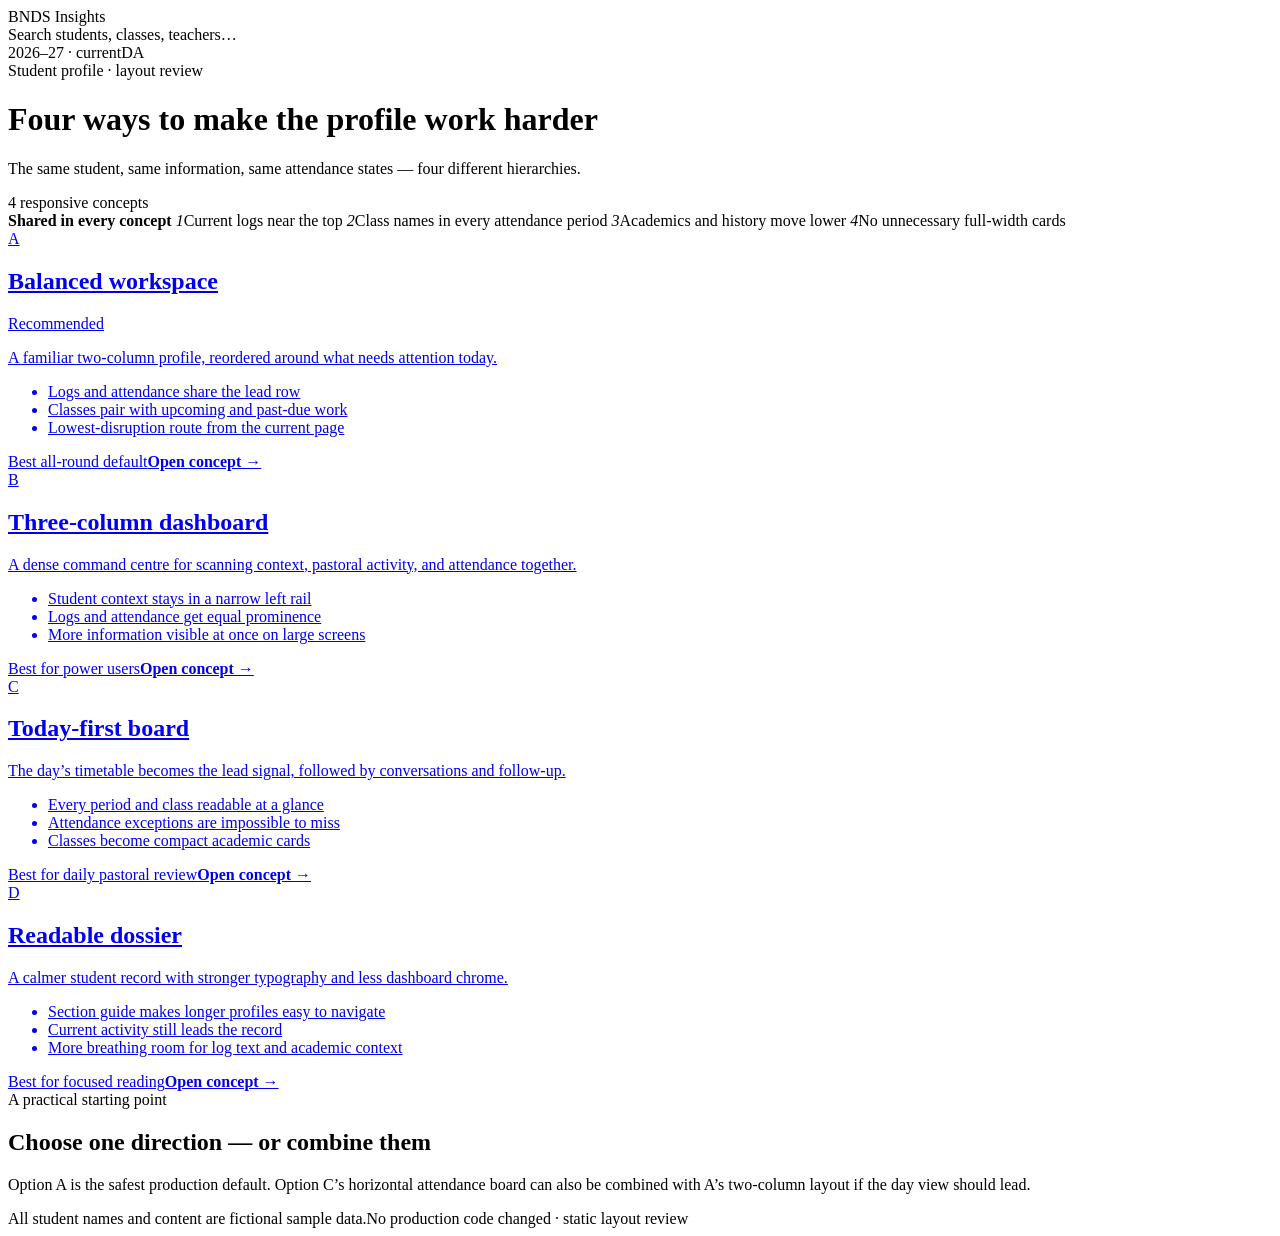
==== index.html @ 87ed014f "Publish index.html" ====
<!doctype html>
<html lang="en">
<head>
  <meta charset="utf-8">
  <meta name="viewport" content="width=device-width,initial-scale=1">
  <title>Student profile — four layout concepts</title>
  <link rel="stylesheet" href="styles.css">
  <script src="shared.js" defer></script>
</head>
<body class="chooser-body">
  <div class="app">
    <student-sidebar></student-sidebar>
    <div class="workspace">
      <header class="app-topbar">
        <div class="mobile-brand">BNDS Insights</div>
        <div class="top-search">Search students, classes, teachers…</div>
        <div class="top-context"><span>2026–27 · current</span><span class="user-avatar">DA</span></div>
      </header>
      <main class="main chooser-main">
        <div class="chooser-heading">
          <div>
            <div class="eyebrow">Student profile · layout review</div>
            <h1>Four ways to make the profile work harder</h1>
            <p>The same student, same information, same attendance states — four different hierarchies.</p>
          </div>
          <span class="review-badge">4 responsive concepts</span>
        </div>

        <section class="shared-improvements" aria-label="Shared improvements">
          <strong>Shared in every concept</strong>
          <span><i>1</i>Current logs near the top</span>
          <span><i>2</i>Class names in every attendance period</span>
          <span><i>3</i>Academics and history move lower</span>
          <span><i>4</i>No unnecessary full-width cards</span>
        </section>

        <div class="concept-grid">
          <a class="concept-card" href="option-a-workspace.html">
            <div class="concept-preview preview-a" aria-hidden="true">
              <div class="wire-header"></div>
              <div class="wire-columns two"><span class="wire-log"></span><span class="wire-attendance"></span></div>
              <div class="wire-columns two lower"><span></span><span></span></div>
              <div class="wire-columns three tiny"><span></span><span></span><span></span></div>
            </div>
            <div class="concept-copy">
              <div class="concept-title-row"><span class="concept-letter">A</span><h2>Balanced workspace</h2><span class="recommended">Recommended</span></div>
              <p>A familiar two-column profile, reordered around what needs attention today.</p>
              <ul><li>Logs and attendance share the lead row</li><li>Classes pair with upcoming and past-due work</li><li>Lowest-disruption route from the current page</li></ul>
              <div class="concept-footer"><span>Best all-round default</span><b>Open concept →</b></div>
            </div>
          </a>

          <a class="concept-card" href="option-b-columns.html">
            <div class="concept-preview preview-b" aria-hidden="true">
              <div class="wire-toolbar"></div>
              <div class="wire-columns three tall"><span class="wire-context"></span><span class="wire-log"></span><span class="wire-attendance"></span></div>
              <div class="wire-columns three lower"><span></span><span></span><span></span></div>
            </div>
            <div class="concept-copy">
              <div class="concept-title-row"><span class="concept-letter">B</span><h2>Three-column dashboard</h2></div>
              <p>A dense command centre for scanning context, pastoral activity, and attendance together.</p>
              <ul><li>Student context stays in a narrow left rail</li><li>Logs and attendance get equal prominence</li><li>More information visible at once on large screens</li></ul>
              <div class="concept-footer"><span>Best for power users</span><b>Open concept →</b></div>
            </div>
          </a>

          <a class="concept-card" href="option-c-today.html">
            <div class="concept-preview preview-c" aria-hidden="true">
              <div class="wire-header"></div>
              <div class="wire-board"><span></span><span></span><span></span><span></span><span></span><span></span></div>
              <div class="wire-columns two"><span class="wire-log"></span><span class="wire-context"></span></div>
              <div class="wire-class-cards"><span></span><span></span><span></span><span></span><span></span></div>
            </div>
            <div class="concept-copy">
              <div class="concept-title-row"><span class="concept-letter">C</span><h2>Today-first board</h2></div>
              <p>The day’s timetable becomes the lead signal, followed by conversations and follow-up.</p>
              <ul><li>Every period and class readable at a glance</li><li>Attendance exceptions are impossible to miss</li><li>Classes become compact academic cards</li></ul>
              <div class="concept-footer"><span>Best for daily pastoral review</span><b>Open concept →</b></div>
            </div>
          </a>

          <a class="concept-card" href="option-d-dossier.html">
            <div class="concept-preview preview-d" aria-hidden="true">
              <div class="wire-dossier"><span class="wire-guide"></span><div><div class="wire-title"></div><div class="wire-columns two"><span class="wire-log"></span><span class="wire-attendance"></span></div><div class="wire-lines"></div></div></div>
            </div>
            <div class="concept-copy">
              <div class="concept-title-row"><span class="concept-letter">D</span><h2>Readable dossier</h2></div>
              <p>A calmer student record with stronger typography and less dashboard chrome.</p>
              <ul><li>Section guide makes longer profiles easy to navigate</li><li>Current activity still leads the record</li><li>More breathing room for log text and academic context</li></ul>
              <div class="concept-footer"><span>Best for focused reading</span><b>Open concept →</b></div>
            </div>
          </a>
        </div>

        <section class="decision-note">
          <div><span class="decision-label">A practical starting point</span><h2>Choose one direction — or combine them</h2></div>
          <p>Option A is the safest production default. Option C’s horizontal attendance board can also be combined with A’s two-column layout if the day view should lead.</p>
        </section>
        <footer class="mockup-foot"><span>All student names and content are fictional sample data.</span><span>No production code changed · static layout review</span></footer>
      </main>
    </div>
  </div>
</body>
</html>
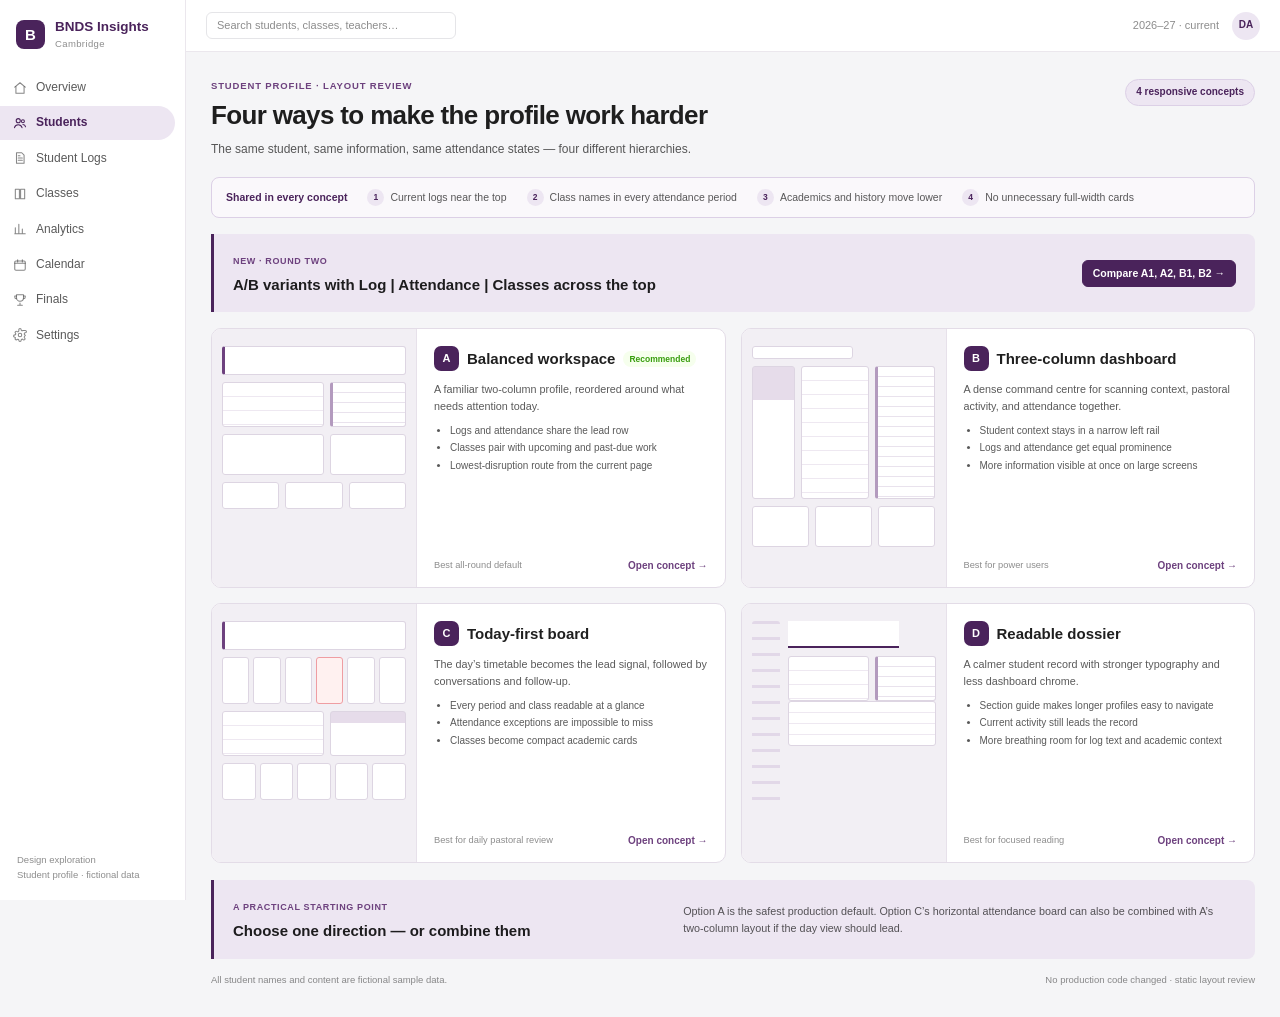
==== commit 3e9d3e3d: "Publish round-two three-column variants" ====
--- a/index.html
+++ b/index.html
@@ -5,6 +5,7 @@
   <meta name="viewport" content="width=device-width,initial-scale=1">
   <title>Student profile — four layout concepts</title>
   <link rel="stylesheet" href="styles.css">
+  <link rel="stylesheet" href="variants.css">
   <script src="shared.js" defer></script>
 </head>
 <body class="chooser-body">
@@ -32,6 +33,11 @@
           <span><i>2</i>Class names in every attendance period</span>
           <span><i>3</i>Academics and history move lower</span>
           <span><i>4</i>No unnecessary full-width cards</span>
+        </section>
+
+        <section class="decision-note round-two-callout">
+          <div><span class="decision-label">New · round two</span><h2>A/B variants with Log | Attendance | Classes across the top</h2></div>
+          <a class="btn primary" href="three-columns.html">Compare A1, A2, B1, B2 →</a>
         </section>
 
         <div class="concept-grid">
--- a/styles.css
+++ b/styles.css
@@ -0,0 +1,502 @@
+:root {
+  --purple: #4a235b;
+  --purple-2: #6d417e;
+  --purple-soft: #ede6f2;
+  --purple-border: #dcd0e6;
+  --ink: rgba(0, 0, 0, .88);
+  --ink-2: rgba(0, 0, 0, .65);
+  --ink-3: rgba(0, 0, 0, .45);
+  --line: #ebe7ed;
+  --surface: #fff;
+  --canvas: #f5f5f7;
+  --red: #cf1322;
+  --red-bg: #fff1f0;
+  --red-border: #ffa39e;
+  --amber: #ad6800;
+  --amber-bg: #fffbe6;
+  --amber-border: #ffe58f;
+  --green: #389e0d;
+  --green-bg: #f6ffed;
+  --green-border: #b7eb8f;
+  --blue: #1d39c4;
+  --blue-bg: #f0f5ff;
+  --blue-border: #adc6ff;
+}
+
+* { box-sizing: border-box; }
+html { scroll-behavior: smooth; }
+body { margin: 0; padding-bottom: 58px; background: var(--canvas); color: var(--ink); font: 13px/1.45 -apple-system, BlinkMacSystemFont, "Segoe UI", Roboto, "Helvetica Neue", Arial, sans-serif; -webkit-font-smoothing: antialiased; }
+a { color: inherit; text-decoration: none; }
+button, input { font: inherit; }
+h1, h2, h3, p { margin-top: 0; }
+svg { display: block; }
+.app { min-height: 100vh; }
+student-sidebar, concept-nav { display: contents; }
+student-header, log-card, attendance-card, classes-card, class-cards, upcoming-card, pastdue-card, risk-card, behavior-card, marks-card { display: block; min-width: 0; }
+.sidebar { position: fixed; inset: 0 auto 0 0; z-index: 30; width: 186px; background: #fff; border-right: 1px solid var(--line); }
+.brand { display: flex; align-items: center; gap: 10px; height: 69px; padding: 13px 16px; color: var(--purple); font-size: 13.5px; font-weight: 720; line-height: 1.2; }
+.brand small { display: block; margin-top: 3px; color: var(--ink-3); font-size: 9.5px; font-weight: 500; letter-spacing: .04em; }
+.brand-mark { display: inline-flex; align-items: center; justify-content: center; width: 29px; height: 29px; flex: none; border-radius: 8px; background: var(--purple); color: #fff; font-size: 15px; font-weight: 750; }
+.nav-item { display: flex; align-items: center; gap: 9px; margin: 2px 10px 2px 0; padding: 8px 13px; border-radius: 0 99px 99px 0; color: var(--ink-2); font-size: 12px; }
+.nav-item svg { width: 14px; height: 14px; flex: none; opacity: .72; }
+.nav-item.active { background: var(--purple-soft); color: var(--purple); font-weight: 650; }
+.nav-item.active svg { opacity: 1; }
+.sidebar-foot { position: absolute; bottom: 18px; left: 17px; color: var(--ink-3); font-size: 9.5px; line-height: 1.6; }
+.workspace { min-width: 0; margin-left: 186px; }
+.app-topbar { display: flex; align-items: center; gap: 16px; height: 52px; padding: 0 20px; background: rgba(255, 255, 255, .96); border-bottom: 1px solid var(--line); }
+.top-search { width: 250px; padding: 5px 10px; border: 1px solid #e5e5e8; border-radius: 6px; color: var(--ink-3); font-size: 11px; }
+.top-context { display: flex; align-items: center; gap: 13px; margin-left: auto; color: var(--ink-3); font-size: 11px; }
+.user-avatar { display: inline-flex; align-items: center; justify-content: center; width: 28px; height: 28px; border-radius: 50%; background: var(--purple-soft); color: var(--purple); font-size: 10px; font-weight: 700; }
+.mobile-brand { display: none; color: var(--purple); font-weight: 700; }
+.breadcrumbs { display: flex; align-items: center; gap: 7px; color: var(--ink-3); font-size: 11px; }
+.breadcrumbs b { color: var(--ink-2); font-weight: 550; }
+.main { width: 100%; max-width: 1560px; margin: 0 auto; padding: 16px 18px 28px; }
+.page-stack { display: flex; flex-direction: column; gap: 12px; }
+.card { min-width: 0; background: var(--surface); border: 1px solid #e5dfe8; border-radius: 9px; box-shadow: 0 1px 2px rgba(74, 35, 91, .025); overflow: hidden; }
+.card-head { display: flex; align-items: center; gap: 10px; min-height: 43px; padding: 9px 13px; border-bottom: 1px solid var(--line); background: #fcfbfc; }
+.card-head > div:first-child { min-width: 0; }
+.card-head h2 { margin: 0; font-size: 13px; font-weight: 680; line-height: 1.25; }
+.card-head p { margin: 2px 0 0; color: var(--ink-3); font-size: 10.5px; }
+.card-head .head-right { margin-left: auto; flex: none; }
+.card-body { padding: 12px 14px; }
+.head-meta { color: var(--ink-3); font-size: 10.5px; font-weight: 400; }
+.eyebrow { margin-bottom: 4px; color: var(--purple-2); font-size: 9.5px; font-weight: 700; letter-spacing: .09em; text-transform: uppercase; }
+.muted { color: var(--ink-3); }
+.ink-2 { color: var(--ink-2); }
+.small { font-size: 11px; }
+.tiny { font-size: 10px; }
+.strong { font-weight: 650; }
+.red { color: var(--red); }
+.amber { color: var(--amber); }
+.green { color: var(--green); }
+.blue { color: var(--blue); }
+.text-link { color: var(--purple-2); font-size: 10.5px; font-weight: 600; white-space: nowrap; }
+.btn { display: inline-flex; align-items: center; justify-content: center; min-height: 27px; padding: 3px 10px; border: 1px solid #d9d9d9; border-radius: 6px; background: #fff; color: var(--ink-2); font-size: 10.5px; font-weight: 550; white-space: nowrap; }
+.btn.primary { border-color: var(--purple); background: var(--purple); color: #fff; }
+.btn.quiet { border-color: transparent; background: transparent; }
+.tag { display: inline-flex; align-items: center; gap: 4px; padding: 2px 7px; border: 1px solid #e1e1e4; border-radius: 99px; background: #fafafa; color: var(--ink-2); font-size: 9.5px; font-weight: 550; line-height: 1.35; white-space: nowrap; }
+.tag.red { border-color: var(--red-border); background: var(--red-bg); color: var(--red); }
+.tag.amber { border-color: var(--amber-border); background: var(--amber-bg); color: var(--amber); }
+.tag.green { border-color: var(--green-border); background: var(--green-bg); color: var(--green); }
+.tag.blue { border-color: var(--blue-border); background: var(--blue-bg); color: var(--blue); }
+.tag.purple { border-color: var(--purple-border); background: var(--purple-soft); color: var(--purple); }
+.dot { display: inline-block; width: 7px; height: 7px; flex: none; border-radius: 50%; background: #d9d9d9; }
+.dot.red { background: #f5222d; }
+.dot.amber { background: #faad14; }
+.dot.green { background: #52c41a; }
+.dot.blue { background: #2f54eb; }
+.segmented { display: inline-flex; gap: 2px; padding: 2px; border-radius: 6px; background: #f2f0f3; }
+.segmented span { padding: 3px 8px; border-radius: 5px; color: var(--ink-3); font-size: 9.5px; white-space: nowrap; }
+.segmented .selected { background: #fff; box-shadow: 0 1px 2px rgba(0, 0, 0, .08); color: var(--purple); font-weight: 650; }
+.stack { display: flex; flex-direction: column; gap: 12px; min-width: 0; }
+
+.student-header { display: grid; grid-template-columns: minmax(320px, 1fr) auto auto; align-items: center; gap: 16px; padding: 13px 15px; }
+.student-identity { display: flex; align-items: center; gap: 12px; min-width: 0; }
+.student-avatar { display: inline-flex; align-items: center; justify-content: center; width: 51px; height: 51px; flex: none; border: 1px solid var(--purple-border); border-radius: 50%; background: var(--purple-soft); color: var(--purple); font-size: 16px; font-weight: 720; }
+.student-identity h1 { margin: 0; font-size: 20px; font-weight: 700; letter-spacing: -.02em; line-height: 1.2; }
+.student-meta { margin-top: 4px; color: var(--ink-3); font-size: 10.8px; }
+.student-badges { display: flex; flex-wrap: wrap; gap: 5px; margin-top: 7px; }
+.quick-stats { display: flex; align-items: stretch; }
+.quick-stat { min-width: 80px; padding: 2px 14px; border-left: 1px solid var(--line); }
+.quick-stat strong { display: block; font-size: 17px; font-weight: 680; line-height: 1.2; font-variant-numeric: tabular-nums; }
+.quick-stat span { display: block; margin-top: 4px; color: var(--ink-3); font-size: 9.5px; white-space: nowrap; }
+.header-actions { display: flex; align-items: center; gap: 6px; }
+
+.log-list { padding: 0 13px; }
+.log-entry { position: relative; padding: 11px 0 10px; border-bottom: 1px solid #f1eef2; }
+.log-entry:last-child { border-bottom: 0; }
+.log-entry.flagged { margin-left: -3px; padding-left: 9px; border-left: 2px solid #f5222d; }
+.log-entry.risk-entry { margin-left: -3px; padding-left: 9px; border-left: 2px solid var(--purple-2); }
+.log-entry-top { display: flex; align-items: center; gap: 5px; flex-wrap: wrap; }
+.log-class { color: var(--ink-3); font-size: 10px; }
+.log-date { margin-left: auto; color: var(--ink-3); font-size: 9.8px; white-space: nowrap; }
+.log-text { margin: 6px 0 5px; color: var(--ink); font-size: 11.5px; line-height: 1.48; }
+.log-meta { display: flex; align-items: center; gap: 6px; color: var(--ink-3); font-size: 9.8px; }
+.log-meta .text-link { margin-left: auto; }
+.log-footer { display: flex; align-items: center; justify-content: space-between; gap: 10px; padding: 8px 13px; border-top: 1px solid var(--line); color: var(--ink-3); font-size: 10px; }
+
+.attendance-summary { display: flex; align-items: center; gap: 14px; padding: 9px 13px; border-bottom: 1px solid var(--line); }
+.term-present { display: flex; align-items: baseline; gap: 6px; flex: none; }
+.term-present strong { font-size: 23px; font-weight: 700; letter-spacing: -.025em; line-height: 1; }
+.term-present span { color: var(--ink-3); font-size: 9px; font-weight: 650; letter-spacing: .04em; text-transform: uppercase; }
+.term-counts { display: flex; flex-wrap: wrap; gap: 5px 9px; margin-left: auto; color: var(--ink-2); font-size: 9.7px; }
+.term-counts span { display: inline-flex; align-items: center; gap: 4px; white-space: nowrap; }
+.term-counts .dot { width: 6px; height: 6px; }
+.date-bar { display: flex; align-items: center; gap: 8px; min-height: 37px; padding: 6px 13px; background: #faf9fb; border-bottom: 1px solid var(--line); }
+.date-nav { display: inline-flex; align-items: center; gap: 7px; }
+.date-arrow { display: inline-flex; align-items: center; justify-content: center; width: 20px; height: 20px; border: 1px solid #e2dde4; border-radius: 5px; background: #fff; color: var(--ink-3); font-size: 14px; line-height: 1; }
+.date-label { font-size: 10.8px; font-weight: 650; white-space: nowrap; }
+.lesson-count { padding: 2px 7px; border-radius: 99px; background: var(--purple-soft); color: var(--purple); font-size: 9.5px; font-weight: 600; white-space: nowrap; }
+.day-sync { margin-left: auto; color: var(--ink-3); font-size: 9.3px; white-space: nowrap; }
+.period-list { padding: 4px 11px; }
+.period-row { display: grid; grid-template-columns: 31px minmax(0, 1fr) auto; align-items: center; gap: 8px; min-height: 45px; padding: 5px 4px; border-bottom: 1px solid #f2eff3; }
+.period-row:last-child { border-bottom: 0; }
+.period-row.no-lesson { min-height: 29px; color: var(--ink-3); }
+.period-row.absent { margin: 2px -2px; padding-right: 6px; border-bottom-color: transparent; border-radius: 6px; background: #fff6f5; box-shadow: inset 2px 0 #f5222d; }
+.period-row.late { border-radius: 6px; background: #fffdf3; }
+.period-number { display: inline-flex; align-items: center; justify-content: center; width: 28px; height: 22px; border-radius: 5px; background: #f2eff4; color: var(--ink-2); font-size: 9.5px; font-weight: 700; font-variant-numeric: tabular-nums; }
+.no-lesson .period-number { background: transparent; border: 1px dashed #d9d9d9; color: var(--ink-3); }
+.absent .period-number { background: var(--red-bg); color: var(--red); }
+.late .period-number { background: var(--amber-bg); color: var(--amber); }
+.period-class { min-width: 0; }
+.period-class strong { display: block; overflow: hidden; color: var(--ink); font-size: 11px; font-weight: 620; line-height: 1.3; text-overflow: ellipsis; white-space: nowrap; }
+.period-class .period-meta { display: block; margin-top: 2px; overflow: hidden; color: var(--ink-3); font-size: 9.5px; line-height: 1.3; text-overflow: ellipsis; white-space: nowrap; }
+.no-lesson .period-class strong { color: var(--ink-3); font-size: 10px; font-weight: 450; }
+.status-badge { display: inline-flex; align-items: center; gap: 4px; padding: 2px 6px; border: 1px solid #dedee1; border-radius: 5px; background: #fafafa; color: var(--ink-2); font-size: 9px; font-weight: 620; white-space: nowrap; }
+.status-badge::before { content: ""; width: 5px; height: 5px; border-radius: 50%; background: #bfbfbf; }
+.status-badge.present { border-color: var(--green-border); background: var(--green-bg); color: var(--green); }
+.status-badge.present::before { background: #52c41a; }
+.status-badge.absent { border-color: var(--red-border); background: var(--red-bg); color: var(--red); }
+.status-badge.absent::before { background: #f5222d; }
+.status-badge.late { border-color: var(--amber-border); background: var(--amber-bg); color: var(--amber); }
+.status-badge.late::before { background: #faad14; }
+.status-badge.excused { border-color: var(--blue-border); background: var(--blue-bg); color: var(--blue); }
+.status-badge.excused::before { background: #2f54eb; }
+.status-badge.missing { border-style: dashed; color: var(--ink-3); }
+.status-badge.none { border-color: transparent; background: transparent; color: var(--ink-3); }
+.status-badge.none::before { display: none; }
+.attendance-foot { padding: 7px 13px 9px; border-top: 1px solid var(--line); color: var(--ink-3); font-size: 9.3px; line-height: 1.5; }
+.attendance-foot .coverage { display: flex; justify-content: space-between; gap: 8px; margin-top: 3px; }
+.legend-swatch { display: inline-block; width: 8px; height: 8px; margin: 0 4px 0 0; border: 1px dashed #bfbfbf; border-radius: 2px; vertical-align: -1px; }
+
+.table-scroll { min-width: 0; overflow-x: auto; }
+.data-table { width: 100%; border-collapse: collapse; table-layout: fixed; font-size: 10.8px; }
+.data-table th { padding: 7px 11px; background: #fafafa; border-bottom: 1px solid var(--line); color: var(--ink-3); font-size: 9px; font-weight: 650; letter-spacing: .045em; text-align: left; text-transform: uppercase; white-space: nowrap; }
+.data-table td { padding: 8px 11px; border-bottom: 1px solid #f2eff3; vertical-align: middle; }
+.data-table tr:last-child td { border-bottom: 0; }
+.data-table .num { text-align: right; font-variant-numeric: tabular-nums; }
+.class-name { display: block; overflow: hidden; font-weight: 620; text-overflow: ellipsis; white-space: nowrap; }
+.class-sub { display: block; margin-top: 2px; overflow: hidden; color: var(--ink-3); font-size: 9.5px; text-overflow: ellipsis; white-space: nowrap; }
+.metric { font-weight: 650; font-variant-numeric: tabular-nums; }
+.completion-cell { min-width: 80px; }
+.mini-track { width: 54px; height: 4px; margin-top: 4px; overflow: hidden; border-radius: 99px; background: #eeeaf0; }
+.mini-track i { display: block; height: 100%; border-radius: inherit; background: var(--purple-2); }
+.mini-track i.warn { background: #faad14; }
+
+.work-list { padding: 2px 12px; }
+.work-row { display: grid; grid-template-columns: 45px minmax(0, 1fr) auto; align-items: center; gap: 9px; padding: 9px 0; border-bottom: 1px solid #f2eff3; }
+.work-row:last-child { border-bottom: 0; }
+.work-date { color: var(--ink-3); font-size: 9.8px; line-height: 1.35; }
+.work-date b { display: block; color: var(--ink-2); font-size: 11px; font-weight: 650; }
+.work-name { overflow: hidden; font-size: 10.8px; font-weight: 600; text-overflow: ellipsis; white-space: nowrap; }
+.work-meta { margin-top: 2px; overflow: hidden; color: var(--ink-3); font-size: 9.5px; text-overflow: ellipsis; white-space: nowrap; }
+.work-row.past-due .work-date b { color: var(--red); }
+.card-note { padding: 8px 12px; border-top: 1px solid var(--line); background: #fcfbfc; color: var(--ink-3); font-size: 9.5px; }
+
+.risk-timeline { padding: 12px 13px; }
+.risk-event { position: relative; display: flex; gap: 9px; padding-bottom: 13px; }
+.risk-event:last-child { padding-bottom: 0; }
+.risk-event:not(:last-child)::before { position: absolute; top: 11px; bottom: -1px; left: 3px; width: 1px; background: #e5dfe8; content: ""; }
+.risk-event .dot { position: relative; z-index: 1; margin-top: 4px; width: 7px; height: 7px; box-shadow: 0 0 0 3px #fff; }
+.risk-title { font-size: 10.8px; font-weight: 620; }
+.risk-meta { margin-top: 3px; color: var(--ink-3); font-size: 9.5px; }
+.behavior-list { padding: 3px 12px; }
+.behavior-row { display: grid; grid-template-columns: minmax(0, 1fr) auto; gap: 8px; padding: 8px 0; border-bottom: 1px solid #f2eff3; }
+.behavior-row:last-child { border-bottom: 0; }
+.behavior-subject { font-size: 10.5px; font-weight: 620; }
+.behavior-task { margin-top: 2px; color: var(--ink-3); font-size: 9.5px; }
+.behavior-score { text-align: right; font-size: 11px; font-weight: 680; }
+.behavior-score span { display: block; margin-top: 2px; color: var(--ink-3); font-size: 9px; font-weight: 400; }
+.chart-wrap { padding: 8px 12px 10px; }
+.chart-svg { width: 100%; height: 105px; }
+.chart-labels { display: flex; justify-content: space-between; color: var(--ink-3); font-size: 8.5px; }
+.chart-key { display: flex; gap: 12px; margin-top: 6px; color: var(--ink-3); font-size: 9px; }
+.chart-key span { display: inline-flex; align-items: center; gap: 5px; }
+.chart-key i { width: 12px; height: 2px; background: var(--purple-2); }
+.chart-key .median i { background: #c9c2cd; }
+
+.a-primary, .a-secondary { display: grid; grid-template-columns: minmax(0, 1.18fr) minmax(365px, .82fr); gap: 12px; align-items: start; }
+.a-tertiary { display: grid; grid-template-columns: .85fr .85fr 1.3fr; gap: 12px; align-items: start; }
+
+.b-toolbar { display: flex; align-items: center; gap: 12px; min-height: 32px; }
+.b-toolbar h1 { margin: 0; font-size: 16px; font-weight: 680; }
+.b-toolbar .header-actions { margin-left: auto; }
+.b-top { display: grid; grid-template-columns: 210px minmax(330px, 1fr) minmax(350px, .96fr); gap: 12px; align-items: start; }
+.b-context { display: flex; flex-direction: column; gap: 12px; min-width: 0; }
+.identity-card { padding: 14px; text-align: center; }
+.identity-card .student-avatar { width: 58px; height: 58px; margin-bottom: 9px; font-size: 18px; }
+.identity-card h1 { margin: 0; font-size: 18px; line-height: 1.25; }
+.identity-card .student-meta { margin-top: 5px; line-height: 1.55; }
+.identity-card .student-badges { justify-content: center; }
+.identity-details { margin-top: 12px; padding-top: 9px; border-top: 1px solid var(--line); text-align: left; }
+.identity-detail { display: flex; justify-content: space-between; gap: 8px; padding: 4px 0; font-size: 10px; }
+.identity-detail span { color: var(--ink-3); }
+.identity-detail b { font-weight: 600; text-align: right; }
+.b-stat-grid { display: grid; grid-template-columns: 1fr 1fr; border-top: 1px solid var(--line); }
+.b-stat-grid .quick-stat { min-width: 0; padding: 10px 11px; border: 0; border-bottom: 1px solid var(--line); }
+.b-stat-grid .quick-stat:nth-child(odd) { border-right: 1px solid var(--line); }
+.b-stat-grid .quick-stat:nth-last-child(-n+2) { border-bottom: 0; }
+.b-stat-grid .quick-stat strong { font-size: 17px; }
+.b-bottom { display: grid; grid-template-columns: minmax(0, 1.35fr) minmax(250px, .75fr) minmax(280px, .9fr); gap: 12px; align-items: start; }
+.b-bottom .stack { gap: 12px; }
+
+.c-header { grid-template-columns: minmax(320px, 1fr) auto; }
+.c-header .quick-stats { justify-self: end; }
+.c-header .header-actions { position: absolute; top: 12px; right: 14px; }
+.c-header { position: relative; padding-right: 145px; }
+.attendance-board .card-head { min-height: 49px; }
+.board-term { display: flex; align-items: center; gap: 12px; }
+.board-term .term-present strong { font-size: 21px; }
+.board-term .term-counts { margin-left: 0; }
+.period-board-wrap { overflow-x: auto; }
+.period-board { display: grid; grid-template-columns: repeat(8, minmax(106px, 1fr)); gap: 7px; min-width: 900px; padding: 11px 12px 12px; }
+.board-period { display: flex; flex-direction: column; min-height: 132px; padding: 9px; border: 1px solid #e5e1e7; border-radius: 7px; background: #fff; }
+.board-period-top { display: flex; align-items: center; justify-content: space-between; gap: 5px; }
+.board-period .period-number { width: 27px; height: 20px; }
+.board-period .board-time { color: var(--ink-3); font-size: 8.5px; }
+.board-class { margin: 12px 0 7px; font-size: 10.8px; font-weight: 650; line-height: 1.35; }
+.board-teacher { color: var(--ink-3); font-size: 9px; }
+.board-period .status-badge { align-self: flex-start; margin-top: auto; }
+.board-period.absent { border-color: var(--red-border); background: var(--red-bg); box-shadow: 0 0 0 2px rgba(245, 34, 45, .05); }
+.board-period.late { border-color: var(--amber-border); background: #fffdf5; }
+.board-period.excused { border-color: var(--blue-border); background: #f8faff; }
+.board-period.no-lesson { min-height: 132px; border-style: dashed; background: #fafafa; }
+.board-period.no-lesson .board-class { color: var(--ink-3); font-size: 10px; font-weight: 450; }
+.board-period.no-lesson .board-teacher { display: none; }
+.board-note { margin: 5px 0 7px; color: var(--red); font-size: 8.8px; line-height: 1.35; }
+.board-footer { display: flex; align-items: center; gap: 15px; padding: 7px 12px; border-top: 1px solid var(--line); color: var(--ink-3); font-size: 9.3px; }
+.board-footer span:last-child { margin-left: auto; }
+.c-middle { display: grid; grid-template-columns: minmax(0, 1.35fr) minmax(320px, .65fr); gap: 12px; align-items: start; }
+.c-middle .log-list { display: grid; grid-template-columns: 1fr 1fr; column-gap: 17px; }
+.c-middle .log-entry:nth-child(2) { border-bottom: 1px solid #f1eef2; }
+.c-middle .log-entry:nth-last-child(-n+2) { border-bottom: 0; }
+.c-middle .log-entry .log-date { width: 100%; margin: 3px 0 0; }
+.c-classes { display: grid; grid-template-columns: repeat(5, minmax(0, 1fr)); gap: 9px; }
+.class-card { padding: 11px 12px; }
+.class-card-top { display: flex; align-items: flex-start; gap: 8px; }
+.class-card h3 { margin: 0; font-size: 11px; line-height: 1.35; }
+.class-card .class-teacher { margin-top: 3px; color: var(--ink-3); font-size: 9.3px; }
+.class-card .class-grade { margin: 12px 0 8px; font-size: 22px; font-weight: 680; letter-spacing: -.02em; }
+.class-card-footer { display: flex; align-items: center; justify-content: space-between; gap: 6px; margin-top: 8px; color: var(--ink-3); font-size: 9.2px; }
+.c-bottom { display: grid; grid-template-columns: .8fr .8fr 1.4fr; gap: 12px; align-items: start; }
+
+.dossier-layout { display: grid; grid-template-columns: 142px minmax(0, 1fr); gap: 22px; max-width: 1170px; margin: 0 auto; }
+.dossier-guide { position: sticky; top: 18px; align-self: start; padding-top: 4px; }
+.dossier-guide .eyebrow { margin-bottom: 10px; }
+.guide-link { display: flex; gap: 8px; padding: 7px 0; border-bottom: 1px solid #e7e2e9; color: var(--ink-3); font-size: 10.5px; }
+.guide-link span { color: var(--purple-2); font-size: 9px; font-variant-numeric: tabular-nums; }
+.guide-link.active { color: var(--purple); font-weight: 650; }
+.guide-note { margin-top: 14px; color: var(--ink-3); font-size: 9px; line-height: 1.6; }
+.dossier-article { min-width: 0; }
+.dossier-header { padding: 6px 0 17px; border-bottom: 2px solid var(--purple); }
+.dossier-name-row { display: flex; align-items: center; gap: 13px; }
+.dossier-name-row .student-avatar { width: 58px; height: 58px; }
+.dossier-name-row h1 { margin: 0; font-size: 27px; font-weight: 690; letter-spacing: -.025em; }
+.dossier-name-row .header-actions { margin-left: auto; align-self: flex-start; }
+.dossier-subtitle { margin: 11px 0 0 71px; color: var(--ink-2); font-size: 11.5px; }
+.dossier-badges { margin-left: 71px; }
+.dossier-stats { display: flex; flex-wrap: wrap; gap: 0; margin: 15px 0 0 71px; }
+.dossier-stat { padding: 0 19px; border-left: 1px solid #ddd7e0; }
+.dossier-stat:first-child { padding-left: 0; border-left: 0; }
+.dossier-stat strong { margin-right: 5px; font-size: 15px; }
+.dossier-stat span { color: var(--ink-3); font-size: 10px; }
+.dossier-section { padding-top: 19px; scroll-margin-top: 18px; }
+.dossier-section-heading { display: flex; align-items: baseline; gap: 9px; margin-bottom: 10px; }
+.section-number { color: var(--purple-2); font-size: 10px; font-weight: 650; }
+.dossier-section-heading h2 { margin: 0; font-size: 16px; font-weight: 680; }
+.dossier-section-heading p { margin: 0 0 0 auto; color: var(--ink-3); font-size: 9.5px; }
+.d-primary { display: grid; grid-template-columns: minmax(0, 1.03fr) minmax(350px, .97fr); gap: 13px; align-items: start; }
+.d-primary .card { border-color: #e2dce5; box-shadow: none; }
+.d-primary .card-head { background: #fff; }
+.d-primary .log-text { font-size: 12px; line-height: 1.55; }
+.d-primary .period-row { min-height: 46px; }
+.d-primary .period-class strong { font-size: 11.3px; }
+.d-secondary { display: grid; grid-template-columns: minmax(0, 1.3fr) minmax(290px, .7fr); gap: 13px; align-items: start; }
+.d-tertiary { display: grid; grid-template-columns: 1fr 1fr; gap: 13px; align-items: start; }
+.dossier-end { margin-top: 18px; padding-top: 10px; border-top: 1px solid #e2dce5; color: var(--ink-3); font-size: 9.5px; }
+
+.concept-switcher { position: fixed; right: 18px; bottom: 14px; z-index: 60; display: flex; align-items: center; gap: 4px; padding: 5px; border: 1px solid #ded6e3; border-radius: 10px; background: rgba(255, 255, 255, .97); box-shadow: 0 5px 20px rgba(52, 28, 62, .13); backdrop-filter: blur(8px); }
+.all-concepts { padding: 5px 8px; color: var(--purple); font-size: 10px; font-weight: 650; }
+.switcher-divider { width: 1px; height: 19px; margin-right: 2px; background: #e6e0e9; }
+.concept-link { display: flex; align-items: center; gap: 5px; padding: 4px 7px; border-radius: 6px; color: var(--ink-3); }
+.concept-link span { display: inline-flex; align-items: center; justify-content: center; width: 19px; height: 19px; border-radius: 5px; background: #f1edf3; font-size: 9.5px; font-weight: 700; }
+.concept-link b { display: none; font-size: 9.5px; font-weight: 600; }
+.concept-link:hover { background: #f7f4f8; color: var(--purple); }
+.concept-link.active { background: var(--purple-soft); color: var(--purple); }
+.concept-link.active span { background: var(--purple); color: #fff; }
+.concept-link.active b { display: block; }
+
+.chooser-body { padding-bottom: 0; }
+.chooser-main { max-width: 1280px; padding: 27px 25px 30px; }
+.chooser-heading { display: flex; align-items: flex-start; gap: 20px; margin-bottom: 18px; }
+.chooser-heading h1 { margin: 0; font-size: 26px; font-weight: 710; letter-spacing: -.025em; }
+.chooser-heading p { margin: 7px 0 0; color: var(--ink-2); font-size: 12px; }
+.review-badge { margin-left: auto; padding: 5px 10px; border: 1px solid var(--purple-border); border-radius: 99px; background: var(--purple-soft); color: var(--purple); font-size: 10px; font-weight: 650; white-space: nowrap; }
+.shared-improvements { display: flex; align-items: center; flex-wrap: wrap; gap: 11px 20px; margin-bottom: 16px; padding: 11px 14px; border: 1px solid var(--purple-border); border-radius: 8px; background: #faf8fb; color: var(--ink-2); font-size: 10.5px; }
+.shared-improvements > strong { color: var(--purple); font-size: 10.5px; }
+.shared-improvements span { display: inline-flex; align-items: center; gap: 6px; }
+.shared-improvements i { display: inline-flex; align-items: center; justify-content: center; width: 17px; height: 17px; border-radius: 50%; background: var(--purple-soft); color: var(--purple); font-size: 8.5px; font-style: normal; font-weight: 700; }
+.concept-grid { display: grid; grid-template-columns: 1fr 1fr; gap: 15px; }
+.concept-card { display: grid; grid-template-columns: 43% 57%; min-height: 260px; border: 1px solid #e3dce7; border-radius: 10px; background: #fff; overflow: hidden; transition: border-color .15s, box-shadow .15s, transform .15s; }
+.concept-card:hover { border-color: #a98bb7; box-shadow: 0 6px 20px rgba(74, 35, 91, .08); transform: translateY(-2px); }
+.concept-preview { min-height: 100%; padding: 17px 13px; background: #f2eff4; border-right: 1px solid #e7e1ea; }
+.concept-preview > div { margin-bottom: 7px; }
+.concept-preview span, .wire-header, .wire-toolbar, .wire-title, .wire-lines { border: 1px solid #ddd5e2; border-radius: 3px; background: #fff; }
+.wire-header { height: 29px; border-left: 3px solid var(--purple-2); }
+.wire-toolbar { width: 55%; height: 13px; }
+.wire-columns { display: grid; gap: 6px; }
+.wire-columns.two { grid-template-columns: 1.15fr .85fr; }
+.wire-columns.three { grid-template-columns: repeat(3, 1fr); }
+.wire-columns > span { display: block; height: 45px; }
+.wire-columns.tall > span { height: 133px; }
+.wire-columns.tall { grid-template-columns: .72fr 1.1fr 1fr; }
+.wire-columns.lower > span { height: 41px; }
+.wire-columns.tiny > span { height: 27px; }
+.wire-log { background: repeating-linear-gradient(to bottom, #fff 0, #fff 13px, #eee8f1 13px, #eee8f1 14px) !important; }
+.wire-attendance { background: repeating-linear-gradient(to bottom, #fff 0, #fff 9px, #e9e2ed 9px, #e9e2ed 10px) !important; border-left: 3px solid #b39abe !important; }
+.wire-context { background: linear-gradient(to bottom, #e6dcea 0, #e6dcea 25%, #fff 25%, #fff 100%) !important; }
+.wire-board { display: grid; grid-template-columns: repeat(6, 1fr); gap: 4px; }
+.wire-board span { height: 47px; }
+.wire-board span:nth-child(4) { border-color: #ef9da2; background: #fff1f0; }
+.wire-class-cards { display: grid; grid-template-columns: repeat(5, 1fr); gap: 4px; }
+.wire-class-cards span { height: 37px; }
+.wire-dossier { display: grid; grid-template-columns: 28px 1fr; gap: 8px; }
+.wire-guide { height: 182px; background: repeating-linear-gradient(to bottom, #e2d8e8 0, #e2d8e8 3px, transparent 3px, transparent 16px) !important; border: 0 !important; }
+.wire-title { width: 75%; height: 27px; margin-bottom: 8px; border: 0; border-bottom: 2px solid var(--purple); border-radius: 0; }
+.wire-lines { height: 45px; background: repeating-linear-gradient(to bottom, #fff 0, #fff 10px, #eee8f1 10px, #eee8f1 11px); }
+.concept-copy { display: flex; flex-direction: column; padding: 17px 17px 14px; }
+.concept-title-row { display: flex; align-items: center; gap: 8px; flex-wrap: wrap; }
+.concept-letter { display: inline-flex; align-items: center; justify-content: center; width: 25px; height: 25px; border-radius: 7px; background: var(--purple); color: #fff; font-size: 11px; font-weight: 700; }
+.concept-title-row h2 { margin: 0; font-size: 15px; font-weight: 690; }
+.recommended { padding: 2px 6px; border-radius: 99px; background: var(--green-bg); color: var(--green); font-size: 8.5px; font-weight: 650; }
+.concept-copy > p { margin: 10px 0 8px; color: var(--ink-2); font-size: 10.8px; line-height: 1.5; }
+.concept-copy ul { margin: 0; padding-left: 16px; color: var(--ink-2); font-size: 10px; line-height: 1.75; }
+.concept-footer { display: flex; align-items: center; justify-content: space-between; gap: 8px; margin-top: auto; padding-top: 12px; color: var(--ink-3); font-size: 9.3px; }
+.concept-footer b { color: var(--purple-2); font-size: 10px; font-weight: 650; }
+.decision-note { display: grid; grid-template-columns: 1fr 1.3fr; align-items: center; gap: 25px; margin-top: 17px; padding: 17px 19px; border-left: 3px solid var(--purple); border-radius: 0 8px 8px 0; background: var(--purple-soft); }
+.decision-label { color: var(--purple-2); font-size: 9px; font-weight: 700; letter-spacing: .07em; text-transform: uppercase; }
+.decision-note h2 { margin: 4px 0 0; font-size: 15px; }
+.decision-note p { margin: 0; color: var(--ink-2); font-size: 10.8px; line-height: 1.55; }
+.mockup-foot { display: flex; justify-content: space-between; gap: 20px; margin-top: 14px; color: var(--ink-3); font-size: 9.5px; }
+
+@media (min-width: 1500px) {
+  .concept-link b { display: block; }
+  .concept-link { padding-right: 9px; padding-left: 9px; }
+}
+
+@media (max-width: 1280px) {
+  .student-header { grid-template-columns: minmax(290px, 1fr) auto; }
+  .student-header .quick-stats { grid-column: 1 / -1; grid-row: 2; padding-top: 9px; border-top: 1px solid var(--line); }
+  .student-header .quick-stat:first-child { padding-left: 0; border-left: 0; }
+  .c-header { grid-template-columns: 1fr auto; }
+  .c-header .quick-stats { display: none; }
+  .b-top { grid-template-columns: 195px minmax(310px, 1fr) minmax(325px, .95fr); gap: 10px; }
+  .b-bottom { grid-template-columns: 1.25fr .75fr; }
+  .b-bottom > :last-child { grid-column: 1 / -1; }
+  .c-classes { grid-template-columns: repeat(3, 1fr); }
+  .concept-card { grid-template-columns: 40% 60%; }
+  .concept-preview { padding-right: 10px; padding-left: 10px; }
+}
+
+@media (max-width: 1120px) {
+  .a-primary, .a-secondary { grid-template-columns: minmax(0, 1.08fr) minmax(340px, .92fr); }
+  .a-tertiary { grid-template-columns: 1fr 1fr; }
+  .a-tertiary > :last-child { grid-column: 1 / -1; }
+  .b-top { grid-template-columns: minmax(0, 1fr) minmax(345px, .9fr); }
+  .b-context { grid-column: 1 / -1; grid-row: 2; display: grid; grid-template-columns: .9fr .8fr 1.2fr; align-items: start; }
+  .b-log { grid-column: 1; grid-row: 1; }
+  .b-attendance { grid-column: 2; grid-row: 1; }
+  .c-middle { grid-template-columns: 1fr; }
+  .c-middle .log-list { grid-template-columns: 1fr 1fr; }
+  .c-bottom { grid-template-columns: 1fr 1fr; }
+  .c-bottom > :last-child { grid-column: 1 / -1; }
+  .dossier-layout { grid-template-columns: 1fr; }
+  .dossier-guide { display: none; }
+  .concept-grid { grid-template-columns: 1fr; }
+  .concept-card { grid-template-columns: 35% 65%; min-height: 235px; }
+  .concept-preview { min-height: 235px; }
+}
+
+@media (max-width: 900px) {
+  .sidebar { display: none; }
+  .workspace { margin-left: 0; }
+  .mobile-brand { display: block; }
+  .top-search { display: none; }
+  .app-topbar { height: 48px; padding: 0 14px; }
+  .main { padding: 13px 13px 24px; }
+  .a-primary, .a-secondary { grid-template-columns: 1fr; }
+  .a-secondary .work-stack { display: grid; grid-template-columns: 1fr 1fr; align-items: start; }
+  .d-primary, .d-secondary { grid-template-columns: 1fr; }
+  .d-primary .attendance-panel { max-width: none; }
+  .dossier-layout { max-width: 760px; }
+  .board-footer { flex-wrap: wrap; }
+  .board-footer span:last-child { margin-left: 0; }
+}
+
+@media (max-width: 680px) {
+  body { font-size: 12px; }
+  .top-context > span:first-child { display: none; }
+  .student-header, .c-header { grid-template-columns: 1fr; gap: 11px; padding: 12px; }
+  .student-header .header-actions, .c-header .header-actions { position: static; grid-row: auto; }
+  .student-header .quick-stats { grid-row: auto; overflow-x: auto; }
+  .student-header .quick-stat { min-width: 83px; padding: 2px 11px; }
+  .student-identity { align-items: flex-start; }
+  .student-avatar { width: 44px; height: 44px; font-size: 14px; }
+  .student-identity h1 { font-size: 18px; }
+  .header-actions { justify-content: flex-start; }
+  .a-tertiary, .a-secondary .work-stack, .b-bottom, .c-bottom, .d-tertiary { grid-template-columns: 1fr; }
+  .a-tertiary > :last-child, .b-bottom > :last-child, .c-bottom > :last-child { grid-column: auto; }
+  .b-top { grid-template-columns: 1fr; }
+  .b-log, .b-attendance, .b-context { grid-column: 1; grid-row: auto; }
+  .b-log { order: 1; }
+  .b-attendance { order: 2; }
+  .b-context { order: 3; display: flex; }
+  .b-toolbar { flex-wrap: wrap; }
+  .b-toolbar .breadcrumbs { width: 100%; }
+  .b-toolbar .header-actions { margin-left: 0; }
+  .c-middle .log-list { grid-template-columns: 1fr; }
+  .c-middle .log-entry:nth-last-child(-n+2) { border-bottom: 1px solid #f1eef2; }
+  .c-middle .log-entry:last-child { border-bottom: 0; }
+  .c-classes { grid-template-columns: 1fr 1fr; }
+  .dossier-name-row { align-items: flex-start; flex-wrap: wrap; }
+  .dossier-name-row h1 { font-size: 23px; }
+  .dossier-name-row .header-actions { width: 100%; margin-left: 0; }
+  .dossier-subtitle, .dossier-stats { margin-left: 0; }
+  .dossier-stats { gap: 9px 0; }
+  .dossier-stat { min-width: 33%; padding: 0 10px; }
+  .dossier-section-heading { flex-wrap: wrap; }
+  .dossier-section-heading p { width: 100%; margin-left: 19px; }
+  .attendance-summary { align-items: flex-start; flex-direction: column; gap: 8px; }
+  .term-counts { margin-left: 0; }
+  .day-sync { display: none; }
+  .period-class strong { white-space: normal; }
+  .period-class .period-meta { white-space: normal; }
+  .concept-switcher { right: 10px; bottom: 9px; left: 10px; justify-content: center; }
+  .concept-link.active b { display: none; }
+  .chooser-main { padding: 20px 13px; }
+  .chooser-heading { flex-direction: column; gap: 10px; }
+  .chooser-heading h1 { font-size: 23px; }
+  .review-badge { margin-left: 0; }
+  .shared-improvements { align-items: flex-start; flex-direction: column; }
+  .concept-card { grid-template-columns: 1fr; }
+  .concept-preview { min-height: 210px; border-right: 0; border-bottom: 1px solid #e7e1ea; }
+  .concept-copy { min-height: 235px; }
+  .decision-note { grid-template-columns: 1fr; gap: 10px; }
+  .mockup-foot { flex-direction: column; gap: 4px; }
+}
+
+@media (max-width: 420px) {
+  .c-classes { grid-template-columns: 1fr; }
+  .log-entry-top .log-date { width: 100%; margin-left: 0; }
+  .board-term { align-items: flex-start; flex-direction: column; }
+  .period-row { grid-template-columns: 30px minmax(0, 1fr) auto; gap: 6px; }
+  .status-badge { padding-right: 5px; padding-left: 5px; font-size: 8.5px; }
+  .work-row { grid-template-columns: 40px minmax(0, 1fr); }
+  .work-row > :last-child { grid-column: 2; justify-self: start; }
+}
+
+.board-scroll-hint { display: none; margin-left: auto; color: var(--purple-2); font-size: 9px; font-weight: 600; white-space: nowrap; }
+
+@media (max-width: 680px) {
+  .data-table { min-width: 520px; }
+  .board-scroll-hint { display: inline; }
+  .dossier-badges { margin-left: 0; }
+}
+
+@media print {
+  .sidebar, .app-topbar, .concept-switcher { display: none; }
+  .workspace { margin-left: 0; }
+  body { padding: 0; background: #fff; }
+  .main { max-width: none; padding: 0; }
+  .card { break-inside: avoid; box-shadow: none; }
+}
--- a/variants.css
+++ b/variants.css
@@ -0,0 +1,126 @@
+variant-nav, compact-profile-bar, triple-classes-card { display: block; min-width: 0; }
+
+.triple-top { display: grid; gap: 12px; align-items: start; }
+.triple-a1 { grid-template-columns: minmax(0, 1fr) minmax(0, 1.06fr) minmax(0, 1fr); }
+.triple-a2 { grid-template-columns: minmax(0, .9fr) minmax(0, 1.22fr) minmax(0, .88fr); }
+.triple-b1 { grid-template-columns: minmax(0, 1.16fr) minmax(0, 1fr) minmax(0, .94fr); }
+.triple-b2 { grid-template-columns: minmax(0, .9fr) minmax(0, 1fr) minmax(0, 1.2fr); }
+.variant-work { display: grid; grid-template-columns: 1fr 1fr; gap: 12px; align-items: start; }
+.variant-context { display: grid; grid-template-columns: .85fr .85fr 1.3fr; gap: 12px; align-items: start; }
+
+.compact-profile { display: grid; grid-template-columns: minmax(310px, 1fr) auto auto; align-items: center; gap: 17px; padding: 3px 1px 13px; border-bottom: 2px solid var(--purple); }
+.card-profile { padding: 11px 13px; border: 1px solid #e5dfe8; border-radius: 9px; background: #fff; }
+.compact-person { display: flex; align-items: center; gap: 11px; min-width: 0; }
+.compact-person .student-avatar { width: 43px; height: 43px; font-size: 14px; }
+.compact-person h1 { margin: 0; font-size: 18px; letter-spacing: -.015em; line-height: 1.2; }
+.compact-person .student-meta { font-size: 10px; }
+.compact-person .student-badges { margin-top: 5px; }
+.compact-metrics { display: flex; align-items: center; }
+.compact-metrics > span { min-width: 76px; padding: 0 12px; border-left: 1px solid var(--line); }
+.compact-metrics b { display: block; font-size: 16px; line-height: 1.2; }
+.compact-metrics small { display: block; margin-top: 3px; color: var(--ink-3); font-size: 9px; white-space: nowrap; }
+
+.triple-top .card-head { min-height: 41px; padding: 8px 10px; }
+.triple-top .card-head .head-right { margin-left: auto; }
+.triple-top .log-panel .card-head { flex-wrap: wrap; row-gap: 5px; }
+.triple-top .log-panel .segmented span { padding-right: 6px; padding-left: 6px; }
+.triple-top .log-list { padding: 0 10px; }
+.triple-top .log-entry { padding: 10px 0 9px; }
+.triple-top .log-entry-top { gap: 4px; }
+.triple-top .log-entry-top .log-date { width: 100%; margin: 2px 0 0; }
+.triple-top .log-text { font-size: 11px; }
+.triple-top .log-footer { flex-direction: column; align-items: flex-start; gap: 3px; padding: 8px 10px; }
+.triple-top .log-footer .text-link { align-self: flex-end; }
+
+.triple-top .attendance-summary { flex-wrap: wrap; gap: 7px; padding: 8px 10px; }
+.triple-top .term-present strong { font-size: 21px; }
+.triple-top .term-counts { gap: 4px 8px; font-size: 9px; }
+.triple-top .date-bar { gap: 6px; padding: 6px 9px; }
+.triple-top .date-arrow { width: 18px; }
+.triple-top .date-label { font-size: 10px; }
+.triple-top .lesson-count { font-size: 8.7px; }
+.triple-top .day-sync { display: none; }
+.triple-top .period-list { padding: 3px 8px; }
+.triple-top .period-row { grid-template-columns: 28px minmax(0, 1fr) auto; gap: 6px; min-height: 40px; padding: 4px 2px; }
+.triple-top .period-row.no-lesson { min-height: 26px; }
+.triple-top .period-number { width: 26px; height: 21px; }
+.triple-top .period-class strong { font-size: 10.5px; white-space: normal; }
+.triple-top .period-class .period-meta { font-size: 9px; white-space: normal; }
+.triple-top .status-badge { padding: 2px 5px; font-size: 8.3px; }
+.triple-top .attendance-foot { padding: 7px 10px; font-size: 8.7px; }
+.triple-top .attendance-foot .coverage { flex-direction: column; gap: 1px; }
+
+.compact-class-list { padding: 0 10px; }
+.compact-class-row { padding: 9px 0 8px; border-bottom: 1px solid #f1eef2; }
+.compact-class-row:last-child { border-bottom: 0; }
+.compact-class-heading { display: flex; align-items: baseline; justify-content: space-between; gap: 8px; }
+.compact-class-heading .class-name { font-size: 10.8px; }
+.compact-grade { flex: none; font-size: 12px; font-variant-numeric: tabular-nums; }
+.compact-class-meta { margin-top: 2px; color: var(--ink-3); font-size: 9px; }
+.compact-class-bottom { display: flex; align-items: flex-end; justify-content: space-between; gap: 7px; margin-top: 7px; }
+.compact-completion { display: flex; flex-direction: column; gap: 3px; min-width: 0; color: var(--ink-3); font-size: 8.8px; }
+.compact-completion b { color: var(--ink-2); font-weight: 650; }
+.compact-completion .mini-track { width: 75px; max-width: 100%; margin-top: 0; }
+.compact-class-bottom .tag { padding: 1px 5px; font-size: 8.3px; }
+.compact-class-footer { display: flex; align-items: center; justify-content: space-between; gap: 7px; padding: 7px 10px; border-top: 1px solid var(--line); color: var(--ink-3); font-size: 9px; }
+.triple-classes.condensed .compact-class-row { padding: 8px 0 7px; }
+.triple-classes.condensed .compact-class-bottom { margin-top: 5px; }
+.triple-classes.condensed .compact-class-meta { font-size: 8.8px; }
+
+.variant-switcher .concept-link span { width: auto; min-width: 25px; padding: 0 4px; }
+.variant-letter { width: auto; min-width: 31px; padding: 0 6px; }
+.variant-preview .wire-columns.tall { grid-template-columns: 1fr 1.06fr 1fr; }
+.preview-a2 .wire-columns.tall { grid-template-columns: .9fr 1.22fr .88fr; }
+.preview-b1 .wire-columns.tall { grid-template-columns: 1.16fr 1fr .94fr; }
+.preview-b2 .wire-columns.tall { grid-template-columns: .9fr 1fr 1.2fr; }
+.variant-preview .wire-columns.tall > span { height: 126px; }
+.variant-preview .wire-classes { background: repeating-linear-gradient(to bottom, #fff 0, #fff 17px, #eee8f1 17px, #eee8f1 18px) !important; }
+.round-two-callout { grid-template-columns: 1fr auto; margin: 0 0 16px; }
+.round-two-callout .btn { justify-self: end; }
+
+@media (min-width: 1500px) {
+  .variant-switcher .concept-link b { display: block; }
+}
+
+@media (max-width: 1280px) {
+  .compact-profile { grid-template-columns: minmax(280px, 1fr) auto; }
+  .compact-profile .compact-metrics { grid-column: 1; grid-row: 2; }
+  .compact-profile .header-actions { grid-column: 2; grid-row: 1 / span 2; }
+  .compact-metrics > span:first-child { padding-left: 0; border-left: 0; }
+  .triple-top { gap: 10px; }
+  .triple-top .log-panel .segmented { display: none; }
+  .triple-top .period-row { grid-template-columns: 27px minmax(0, 1fr) auto; gap: 5px; }
+  .triple-top .status-badge { font-size: 8px; }
+}
+
+@media (max-width: 1050px) {
+  .triple-top { grid-template-columns: minmax(0, 1fr) minmax(0, 1fr); }
+  .triple-top > triple-classes-card { grid-column: 1 / -1; }
+  .triple-classes .compact-class-list { display: grid; grid-template-columns: 1fr 1fr; column-gap: 18px; }
+  .triple-classes .compact-class-row:nth-child(odd) { border-right: 1px solid #f1eef2; padding-right: 15px; }
+  .variant-context { grid-template-columns: 1fr 1fr; }
+  .variant-context > :last-child { grid-column: 1 / -1; }
+}
+
+@media (max-width: 680px) {
+  .compact-profile { grid-template-columns: 1fr; gap: 11px; padding: 11px 12px; }
+  .compact-profile .compact-metrics, .compact-profile .header-actions { grid-column: 1; grid-row: auto; }
+  .compact-profile .compact-metrics { overflow-x: auto; }
+  .compact-profile .header-actions { justify-content: flex-start; }
+  .compact-person { align-items: flex-start; }
+  .compact-person h1 { font-size: 18px; }
+  .compact-metrics > span { min-width: 85px; }
+  .triple-top { grid-template-columns: 1fr; }
+  .triple-top > triple-classes-card { grid-column: auto; }
+  .triple-classes .compact-class-list { display: block; }
+  .triple-classes .compact-class-row:nth-child(odd) { padding-right: 0; border-right: 0; }
+  .triple-top .log-panel .segmented { display: inline-flex; }
+  .triple-top .period-row { min-height: 43px; }
+  .triple-top .period-row.no-lesson { min-height: 28px; }
+  .triple-top .period-class strong { font-size: 11px; }
+  .triple-top .status-badge { font-size: 8.5px; }
+  .variant-work, .variant-context { grid-template-columns: 1fr; }
+  .variant-context > :last-child { grid-column: auto; }
+  .round-two-callout { grid-template-columns: 1fr; }
+  .round-two-callout .btn { justify-self: start; }
+}
